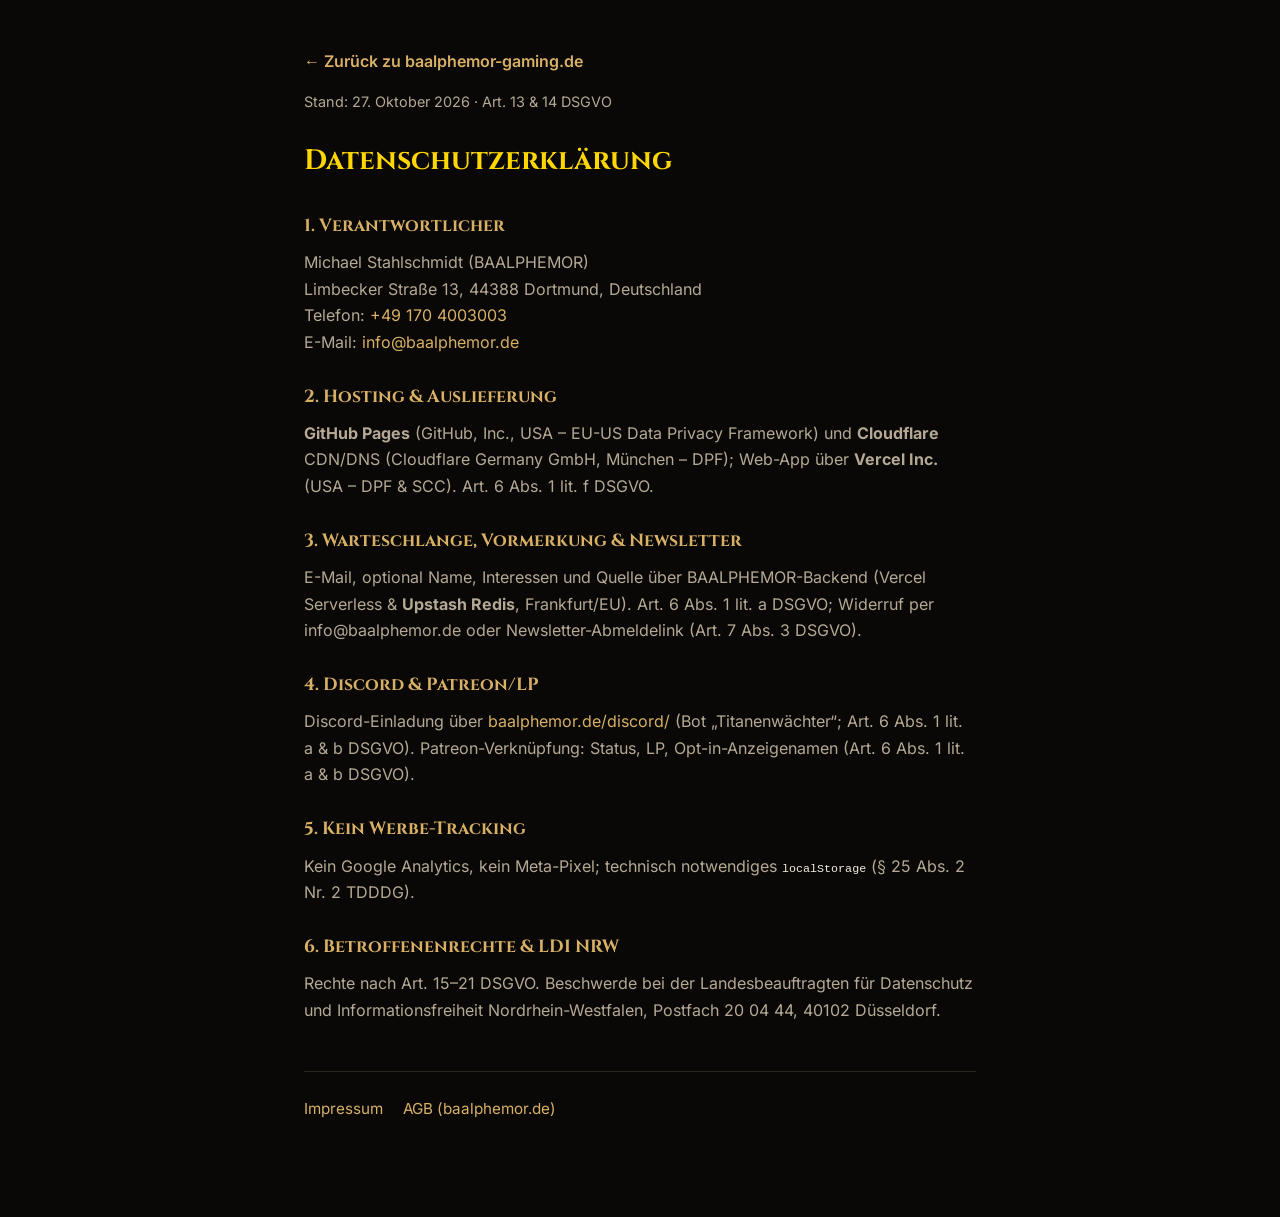
==== datenschutz/index.html @ a12144b7 "legal(ddg-dsgvo): full address, remove defunct EU-ODR, static /impressum & /datenschutz, local fonts" ====
<!DOCTYPE html>
<html lang="de">
<head>
  <meta charset="UTF-8">
  <meta name="viewport" content="width=device-width, initial-scale=1.0">
  <title>Datenschutzerklärung — BAALPHEMOR GAMING</title>
  <meta name="robots" content="noindex">
  <link rel="icon" type="image/png" href="../assets/balphemor_shield.png">
  <link rel="stylesheet" href="../style.css?v=20261027_legal">
  <style>
    .legal-static { max-width: 720px; margin: 0 auto; padding: 48px 24px 96px; }
    .legal-static h1 { font-family: var(--font-cinzel); color: var(--gold-bright); font-size: 1.75rem; margin: 1.5rem 0 0.5rem; }
    .legal-static h2 { font-family: var(--font-cinzel); color: var(--gold); font-size: 1.1rem; margin: 1.75rem 0 0.5rem; }
    .legal-static p { color: var(--text-muted); margin-bottom: 0.75rem; }
    .legal-back { display: inline-block; margin-bottom: 1rem; font-weight: 600; }
    .legal-stand { font-size: 0.9rem; color: var(--text-dim); }
    .legal-footer-links { margin-top: 3rem; padding-top: 1.5rem; border-top: 1px solid var(--border-iron); font-size: 0.95rem; }
    .legal-footer-links a { margin-right: 1rem; }
    code { font-size: 0.9em; color: var(--text-primary); }
  </style>
  <link rel="stylesheet" href="../assets/fonts/fonts.css">
</head>
<body>
  <main class="legal-static">
    <a class="legal-back" href="../">← Zurück zu baalphemor-gaming.de</a>
    <p class="legal-stand">Stand: 27. Oktober 2026 · Art. 13 & 14 DSGVO</p>
    <h1>Datenschutzerklärung</h1>

    <h2>1. Verantwortlicher</h2>
    <p>
      Michael Stahlschmidt (BAALPHEMOR)<br>
      Limbecker Straße 13, 44388 Dortmund, Deutschland<br>
      Telefon: <a href="tel:+491704003003">+49 170 4003003</a><br>
      E-Mail: <a href="mailto:info@baalphemor.de">info@baalphemor.de</a>
    </p>

    <h2>2. Hosting & Auslieferung</h2>
    <p>
      <strong>GitHub Pages</strong> (GitHub, Inc., USA – EU-US Data Privacy Framework) und <strong>Cloudflare</strong> CDN/DNS (Cloudflare Germany GmbH, München – DPF); Web-App über <strong>Vercel Inc.</strong> (USA – DPF & SCC). Art. 6 Abs. 1 lit. f DSGVO.
    </p>

    <h2>3. Warteschlange, Vormerkung & Newsletter</h2>
    <p>
      E-Mail, optional Name, Interessen und Quelle über BAALPHEMOR-Backend (Vercel Serverless & <strong>Upstash Redis</strong>, Frankfurt/EU). Art. 6 Abs. 1 lit. a DSGVO; Widerruf per info@baalphemor.de oder Newsletter-Abmeldelink (Art. 7 Abs. 3 DSGVO).
    </p>

    <h2>4. Discord & Patreon/LP</h2>
    <p>
      Discord-Einladung über <a href="https://www.baalphemor.de/discord/">baalphemor.de/discord/</a> (Bot „Titanenwächter“; Art. 6 Abs. 1 lit. a & b DSGVO). Patreon-Verknüpfung: Status, LP, Opt-in-Anzeigenamen (Art. 6 Abs. 1 lit. a & b DSGVO).
    </p>

    <h2>5. Kein Werbe-Tracking</h2>
    <p>
      Kein Google Analytics, kein Meta-Pixel; technisch notwendiges <code>localStorage</code> (§ 25 Abs. 2 Nr. 2 TDDDG).
    </p>

    <h2>6. Betroffenenrechte & LDI NRW</h2>
    <p>
      Rechte nach Art. 15–21 DSGVO. Beschwerde bei der Landesbeauftragten für Datenschutz und Informationsfreiheit Nordrhein-Westfalen, Postfach 20 04 44, 40102 Düsseldorf.
    </p>

    <nav class="legal-footer-links" aria-label="Weitere Rechtstexte">
      <a href="../impressum/">Impressum</a>
      <a href="https://www.baalphemor.de/agb/" target="_blank" rel="noopener noreferrer">AGB (baalphemor.de)</a>
    </nav>
  </main>
</body>
</html>
---- style.css ----
/* ========================================================
   BAALPHEMOR GAMING PORTAL (baalphemor-gaming.de)
   Unified Grimdark & Dark Fantasy Aesthetic · Welt Auritan
   ======================================================== */

:root {
  --bg-deep: #090807;
  --bg-surface: #12100d;
  --bg-card: #181511;
  --bg-card-lit: #221d17;
  --gold: #d8b065;
  --gold-bright: #ffd700;
  --gold-dim: #8f7442;
  --blood: #a8241d;
  --blood-bright: #d92d21;
  --cyan: #38bdf8;
  --emerald: #3ee67d;
  --crimson: #f87171;
  --text-primary: #f5ede0;
  --text-muted: #b5a995;
  --text-dim: #7a7163;
  --border-iron: #2d261e;
  --border-gold: rgba(216, 176, 101, 0.38);
  --border-blood: rgba(217, 45, 33, 0.45);
  --font-cinzel: 'Cinzel', Georgia, serif;
  --font-oswald: 'Oswald', 'Arial Narrow', sans-serif;
  --font-inter: 'Inter', -apple-system, BlinkMacSystemFont, sans-serif;
  --glow-gold: 0 0 20px rgba(255, 215, 0, 0.25);
  --glow-blood: 0 0 16px rgba(217, 45, 33, 0.35);
}

* {
  box-sizing: border-box;
  margin: 0;
  padding: 0;
}

html {
  scroll-behavior: smooth;
}

body {
  background-color: var(--bg-deep);
  color: var(--text-primary);
  font-family: var(--font-inter);
  line-height: 1.65;
  overflow-x: hidden;
  -webkit-font-smoothing: antialiased;
}

a {
  color: var(--gold);
  text-decoration: none;
  transition: all 0.2s ease;
}

a:hover {
  color: var(--gold-bright);
}

.text-gold {
  color: var(--gold-bright);
}

/* ========================================================
   NAVIGATION & HEADER (EXAKT NACH AURITAN-VORBILD)
   ======================================================== */
.site-header {
  position: sticky;
  top: 0;
  z-index: 100;
  background: rgba(9, 8, 7, 0.95);
  backdrop-filter: blur(10px);
  border-bottom: 1px solid var(--border-iron);
  padding: 10px 24px;
}

.nav-container {
  max-width: 1280px;
  margin: 0 auto;
  display: flex;
  justify-content: space-between;
  align-items: center;
  gap: 16px;
}

.brand-logo {
  display: flex;
  align-items: center;
  gap: 11px;
}

.brand-shield-nav {
  width: 38px;
  height: 38px;
  object-fit: contain;
  filter: drop-shadow(0 0 8px rgba(216, 176, 101, 0.45));
}

.brand-text-wrap {
  display: flex;
  flex-direction: column;
  line-height: 1.08;
}

.brand-title-main {
  font-family: var(--font-cinzel);
  font-size: 1.15rem;
  font-weight: 900;
  letter-spacing: 0.08em;
  color: #fff;
}

.brand-title-sub {
  font-family: var(--font-oswald);
  font-size: 0.68rem;
  letter-spacing: 0.14em;
  color: var(--gold);
  text-transform: uppercase;
}

.nav-links {
  display: flex;
  align-items: center;
  gap: 20px;
}

.nav-links a {
  font-family: var(--font-oswald);
  text-transform: uppercase;
  font-size: 0.9rem;
  letter-spacing: 0.06em;
  color: var(--text-muted);
}

.nav-links a:hover {
  color: var(--gold-bright);
}

.nav-wiki-link {
  display: inline-flex;
  align-items: center;
  gap: 6px;
  opacity: 0.88;
}

.badge-soon {
  background: rgba(216, 176, 101, 0.18);
  border: 1px solid var(--gold-dim);
  color: var(--gold);
  font-size: 0.68rem;
  padding: 2px 6px;
  border-radius: 4px;
  text-transform: uppercase;
  letter-spacing: 0.04em;
}

.nav-balphemor-pill {
  display: inline-flex;
  align-items: center;
  gap: 6px;
  background: rgba(30, 24, 18, 0.72);
  border: 1px solid var(--border-gold);
  border-radius: 20px;
  padding: 4px 12px;
  font-family: var(--font-oswald) !important;
  font-size: 0.82rem !important;
  color: var(--gold) !important;
  transition: all 0.25s ease;
}

.nav-balphemor-pill:hover {
  background: rgba(216, 176, 101, 0.15);
  box-shadow: 0 0 12px rgba(216, 176, 101, 0.3);
  transform: translateY(-1px);
}

.nav-pill-shield {
  width: 16px;
  height: 16px;
  object-fit: contain;
}

.nav-btn-highlight {
  background: linear-gradient(180deg, rgba(168, 36, 29, 0.95), rgba(90, 16, 12, 0.95));
  border: 1px solid var(--blood-bright) !important;
  color: #fff !important;
  padding: 6px 18px;
  border-radius: 4px;
  font-weight: 600;
  box-shadow: 0 0 12px rgba(217, 45, 33, 0.4);
}

.nav-btn-highlight:hover {
  background: var(--blood-bright) !important;
  box-shadow: 0 0 20px rgba(217, 45, 33, 0.7);
  transform: translateY(-1px);
}

/* Mobile Toggle & Drawer */
.mobile-menu-toggle {
  display: none;
  background: transparent;
  border: none;
  cursor: pointer;
  padding: 8px;
}

.mobile-menu-toggle span {
  display: block;
  width: 24px;
  height: 2px;
  background: var(--gold);
  margin: 5px 0;
  transition: 0.2s;
}

.mobile-drawer {
  display: none;
  background: var(--bg-surface);
  border-bottom: 2px solid var(--border-iron);
  padding: 20px 24px;
}

.mobile-drawer.is-open {
  display: block;
}

.mobile-nav-links {
  display: flex;
  flex-direction: column;
  gap: 14px;
}

.mobile-link {
  font-family: var(--font-oswald);
  font-size: 1.02rem;
  text-transform: uppercase;
  color: var(--text-primary);
  padding-bottom: 8px;
  border-bottom: 1px solid rgba(45, 38, 30, 0.6);
}

/* ========================================================
   HERO SECTION (AURITAN HINTERGRUNDBILD & OPTISCHE AUSRICHTUNG)
   ======================================================== */
.hero-section {
  position: relative;
  min-height: 92vh;
  display: flex;
  align-items: center;
  justify-content: center;
  padding: 54px 24px 72px;
  text-align: center;
  background: radial-gradient(circle at 50% 25%, rgba(216, 176, 101, 0.12) 0%, transparent 65%),
              linear-gradient(180deg, rgba(9, 8, 7, 0.42) 0%, rgba(9, 8, 7, 0.98) 100%),
              url('assets/auritan_tabletop_clean_bg.jpg') center / cover no-repeat;
}

.hero-overlay {
  position: absolute;
  inset: 0;
  background: radial-gradient(circle at 50% 50%, transparent 38%, rgba(9, 8, 7, 0.86) 90%);
  pointer-events: none;
}

/* Dezentes, seitliches BAALPHEMOR Siegel */
.side-balphemor-badge {
  position: absolute;
  top: 24px;
  right: 28px;
  z-index: 10;
}

.side-badge-inner {
  display: flex;
  align-items: center;
  gap: 12px;
  background: rgba(18, 14, 11, 0.88);
  border: 1px solid var(--border-gold);
  border-radius: 8px;
  padding: 8px 14px;
  text-align: left;
  box-shadow: 0 4px 18px rgba(0, 0, 0, 0.6), var(--glow-gold);
  transition: all 0.25s ease;
  backdrop-filter: blur(6px);
}

.side-badge-inner:hover {
  border-color: var(--gold-bright);
  background: rgba(28, 22, 17, 0.96);
  transform: translateY(-2px);
  box-shadow: 0 6px 24px rgba(255, 215, 0, 0.35);
}

.side-badge-shield {
  width: 44px;
  height: 44px;
  object-fit: contain;
  filter: drop-shadow(0 0 10px rgba(217, 45, 33, 0.45));
}

.side-badge-text {
  display: flex;
  flex-direction: column;
  line-height: 1.25;
}

.side-badge-prefix {
  font-family: var(--font-oswald);
  font-size: 0.68rem;
  letter-spacing: 0.14em;
  color: var(--gold-dim);
  text-transform: uppercase;
}

.side-badge-brand {
  font-family: var(--font-cinzel);
  font-size: 0.92rem;
  font-weight: 900;
  letter-spacing: 0.1em;
  color: #fff;
}

.side-badge-url {
  font-family: var(--font-oswald);
  font-size: 0.74rem;
  color: var(--gold);
  letter-spacing: 0.04em;
}

.hero-content {
  position: relative;
  z-index: 2;
  max-width: 1120px;
  margin: 0 auto;
  width: 100%;
}

.hero-showcase-wrap {
  max-width: 1080px;
  margin: 8px auto 0;
}

.lead-capture-section {
  padding: 44px 24px 72px;
  background: var(--bg-deep);
}

#alpha,
#rigging-box,
#projekte,
#vanguard,
#welt,
#vision {
  scroll-margin-top: 84px;
}

.hero-status-pill {
  display: inline-flex;
  align-items: center;
  gap: 8px;
  font-family: var(--font-oswald);
  font-size: 0.84rem;
  text-transform: uppercase;
  letter-spacing: 0.11em;
  color: var(--gold);
  background: rgba(30, 24, 18, 0.85);
  border: 1px solid var(--border-iron);
  padding: 5px 16px;
  border-radius: 20px;
  margin-bottom: 22px;
}

.status-dot {
  width: 8px;
  height: 8px;
  background: var(--emerald);
  border-radius: 50%;
  box-shadow: 0 0 8px var(--emerald);
  flex-shrink: 0;
}

.hero-branding-block {
  display: flex;
  flex-direction: column;
  align-items: center;
  gap: 10px;
  margin-bottom: 12px;
}

.hero-crest-img {
  width: 108px;
  height: 108px;
  object-fit: contain;
  filter: drop-shadow(0 0 24px rgba(216, 176, 101, 0.45));
  animation: crestFloat 4s ease-in-out infinite alternate;
}

@keyframes crestFloat {
  0% { transform: translateY(0); filter: drop-shadow(0 0 18px rgba(216, 176, 101, 0.35)); }
  100% { transform: translateY(-4px); filter: drop-shadow(0 0 30px rgba(255, 215, 0, 0.6)); }
}

.hero-kicker {
  font-family: var(--font-oswald);
  font-size: 0.82rem;
  letter-spacing: 0.16em;
  color: var(--gold);
  text-transform: uppercase;
}

.hero-title {
  font-family: var(--font-cinzel);
  font-size: clamp(1.9rem, 4.4vw, 3.2rem);
  font-weight: 900;
  line-height: 1.2;
  letter-spacing: 0.03em;
  color: #fff;
  margin-bottom: 18px;
  text-shadow: 0 4px 18px rgba(0, 0, 0, 0.9);
}

.hero-lead {
  font-size: 1.12rem;
  color: var(--text-primary);
  max-width: 780px;
  margin: 0 auto 34px;
  line-height: 1.7;
  text-shadow: 0 2px 8px rgba(0, 0, 0, 0.75);
}

.hero-lead strong {
  color: #fff;
}

/* ========================================================
   PRE-LAUNCH VORMERKUNG BOX & 3D-RIGGING CALLOUT (BILD 1)
   ======================================================== */
.lead-box {
  background: linear-gradient(180deg, rgba(26, 21, 16, 0.96) 0%, rgba(14, 11, 9, 0.97) 100%);
  border: 2px solid var(--gold);
  border-radius: 12px;
  padding: 32px 36px;
  box-shadow: 0 16px 50px rgba(0, 0, 0, 0.85), var(--glow-gold);
  text-align: left;
  max-width: 840px;
  margin: 0 auto;
}

.lead-box-header {
  margin-bottom: 20px;
}

.lead-box-header h2 {
  font-family: var(--font-cinzel);
  font-size: 1.48rem;
  color: #fff;
  margin: 4px 0 8px;
}

.lead-box-header p {
  font-size: 0.95rem;
  color: var(--text-muted);
  line-height: 1.6;
}

.lead-input-row {
  display: flex;
  gap: 12px;
  flex-wrap: wrap;
  align-items: stretch;
  margin-bottom: 18px;
  position: relative;
}

.lead-input-fields {
  flex: 1 1 280px;
  display: grid;
  grid-template-columns: 1fr;
  gap: 10px;
}

@media (min-width: 720px) {
  .lead-input-fields {
    grid-template-columns: 1fr 1.15fr;
  }
}

.lead-input-fields input,
.lead-input-row input[type="email"] {
  width: 100%;
  padding: 14px 20px;
  background: rgba(8, 7, 5, 0.95);
  border: 1px solid var(--border-iron);
  border-radius: 6px;
  color: #fff;
  font-size: 1rem;
  font-family: var(--font-inter);
  outline: none;
  transition: all 0.2s ease;
  box-sizing: border-box;
}

.lead-input-fields input:focus,
.lead-input-row input[type="email"]:focus {
  border-color: var(--gold-bright);
  box-shadow: 0 0 12px rgba(255, 215, 0, 0.35);
}

.lead-input-row .btn-primary {
  flex: 0 0 auto;
  align-self: center;
  min-height: 52px;
}

.lead-options-grid {
  display: grid;
  grid-template-columns: 1fr 1fr;
  gap: 12px;
  margin-bottom: 16px;
}

.lead-options-single {
  display: grid;
  grid-template-columns: 1fr;
  gap: 12px;
  margin-bottom: 16px;
}

.lead-sublabel {
  font-family: var(--font-oswald);
  font-size: 0.84rem;
  letter-spacing: 0.06em;
  text-transform: uppercase;
  color: var(--gold);
  margin: 4px 0 10px;
}

.lead-option-label {
  display: flex;
  align-items: flex-start;
  gap: 12px;
  background: rgba(12, 10, 8, 0.76);
  border: 1px solid var(--border-iron);
  border-radius: 6px;
  padding: 12px 14px;
  cursor: pointer;
  transition: all 0.2s ease;
}

.lead-option-label:hover {
  border-color: var(--gold-dim);
  background: rgba(22, 18, 14, 0.9);
}

.lead-option-label input[type="checkbox"] {
  display: none;
}

.custom-checkbox {
  width: 20px;
  height: 20px;
  border: 2px solid var(--gold-dim);
  border-radius: 4px;
  background: rgba(8, 7, 5, 0.92);
  display: inline-flex;
  align-items: center;
  justify-content: center;
  flex-shrink: 0;
  margin-top: 2px;
  transition: all 0.2s ease;
}

.lead-option-label input[type="checkbox"]:checked + .custom-checkbox {
  background: var(--gold-bright);
  border-color: var(--gold-bright);
}

.lead-option-label input[type="checkbox"]:checked + .custom-checkbox::after {
  content: '✓';
  color: #120e0a;
  font-weight: 900;
  font-size: 0.85rem;
}

.option-content {
  display: flex;
  flex-direction: column;
}

.option-content strong {
  font-size: 0.92rem;
  color: var(--text-primary);
}

.option-desc {
  font-size: 0.8rem;
  color: var(--text-muted);
  line-height: 1.4;
  margin-top: 3px;
}

/* 3D-Rigging & Storywriting Callout Box */
.rigging-callout-box {
  margin-bottom: 18px;
}

.collab-stack {
  display: flex;
  flex-direction: column;
  gap: 12px;
}

.rigging-option-label {
  background: linear-gradient(135deg, rgba(38, 28, 16, 0.92) 0%, rgba(20, 15, 11, 0.95) 100%);
  border: 1px solid var(--border-gold);
  box-shadow: inset 0 0 18px rgba(216, 176, 101, 0.08);
}

.rigging-option-label:hover {
  border-color: var(--gold-bright);
  box-shadow: 0 0 16px rgba(216, 176, 101, 0.22);
}

.rigging-title-row {
  display: flex;
  align-items: center;
  gap: 10px;
  flex-wrap: wrap;
}

.rigging-badge {
  font-family: var(--font-oswald);
  font-size: 0.68rem;
  font-weight: 700;
  letter-spacing: 0.08em;
  text-transform: uppercase;
  padding: 2px 8px;
  border-radius: 4px;
  background: rgba(217, 45, 33, 0.22);
  border: 1px solid var(--blood-bright);
  color: #ffd0ca;
}

.rigging-details-wrap {
  display: none;
  margin-top: 8px;
}

.rigging-details-wrap.is-visible {
  display: block;
}

.rigging-details-wrap input {
  width: 100%;
  padding: 11px 14px;
  background: rgba(8, 7, 5, 0.95);
  border: 1px solid var(--border-gold);
  border-radius: 6px;
  color: #fff;
  font-size: 0.9rem;
  font-family: var(--font-inter);
  outline: none;
}

.rigging-details-wrap input:focus {
  border-color: var(--gold-bright);
}

/* Tester-Zeitplan Hinweis */
.tester-timeline-notice {
  display: flex;
  align-items: center;
  gap: 10px;
  background: rgba(168, 36, 29, 0.14);
  border-left: 3px solid var(--blood-bright);
  padding: 11px 15px;
  border-radius: 0 4px 4px 0;
  margin-top: 4px;
  margin-bottom: 10px;
}

.tester-timeline-notice .notice-icon {
  font-size: 1.1rem;
}

.tester-timeline-notice .notice-text {
  font-size: 0.86rem;
  color: #ffd8d4;
  line-height: 1.45;
}

.lead-footnote {
  font-size: 0.82rem;
  color: var(--text-dim);
  margin-top: 10px;
}

.lead-footnote a {
  text-decoration: underline;
}

.lead-feedback {
  margin-top: 16px;
  padding: 14px 16px;
  border-radius: 6px;
  font-size: 0.94rem;
  display: none;
  background: rgba(34, 84, 45, 0.38);
  border: 1px solid #3ee67d;
  color: #d1fae5;
  line-height: 1.55;
}

/* ========================================================
   BUTTONS
   ======================================================== */
.btn-primary,
.btn-secondary,
.btn-outline-gold {
  display: inline-flex;
  align-items: center;
  justify-content: center;
  gap: 8px;
  border-radius: 6px;
  font-family: var(--font-oswald);
  text-transform: uppercase;
  letter-spacing: 0.06em;
  cursor: pointer;
  transition: all 0.25s ease;
}

.btn-primary {
  padding: 14px 28px;
  background: linear-gradient(180deg, #ffd700 0%, #c49a15 100%);
  border: 1px solid #ffe880;
  color: #120e0a !important;
  font-size: 1.02rem;
  font-weight: 700;
  box-shadow: 0 4px 18px rgba(255, 215, 0, 0.42);
}

.btn-primary:hover {
  transform: translateY(-2px);
  box-shadow: 0 6px 24px rgba(255, 215, 0, 0.68);
  filter: brightness(1.08);
  color: #120e0a !important;
}

.btn-arrow {
  transition: transform 0.2s ease;
}

.btn-primary:hover .btn-arrow {
  transform: translateX(4px);
}

.btn-secondary {
  padding: 12px 22px;
  background: rgba(30, 25, 20, 0.88);
  border: 1px solid var(--border-iron);
  color: var(--text-primary);
  font-size: 0.94rem;
  font-weight: 600;
}

.btn-secondary:hover {
  border-color: var(--gold);
  color: #fff;
  background: rgba(45, 38, 30, 0.96);
}

.btn-outline-gold {
  padding: 12px 20px;
  background: transparent;
  border: 1px solid var(--border-gold);
  color: var(--gold);
  font-size: 0.92rem;
  font-weight: 600;
}

.btn-outline-gold:hover {
  border-color: var(--gold-bright);
  background: rgba(216, 176, 101, 0.12);
  color: var(--gold-bright);
}

.btn-sm {
  padding: 9px 16px;
  font-size: 0.86rem;
}

/* ========================================================
   CINEMATIC SHOWCASE BANNER (BILD 3)
   ======================================================== */
.cinematic-showcase {
  padding: 44px 24px;
  background: var(--bg-deep);
}

.section-container {
  max-width: 1220px;
  margin: 0 auto;
}

.showcase-frame {
  position: relative;
  border: 2px solid var(--border-gold);
  border-radius: 12px;
  overflow: hidden;
  box-shadow: 0 16px 40px rgba(0, 0, 0, 0.82), var(--glow-gold);
}

.showcase-banner-img {
  width: 100%;
  height: auto;
  display: block;
  filter: contrast(1.05) brightness(0.95);
}

.showcase-caption {
  position: absolute;
  bottom: 0;
  left: 0;
  right: 0;
  background: linear-gradient(180deg, transparent 0%, rgba(9, 8, 7, 0.92) 50%, rgba(9, 8, 7, 0.98) 100%);
  padding: 40px 30px 20px;
  text-align: center;
}

.quote-text {
  font-family: var(--font-cinzel);
  font-size: 1.24rem;
  color: var(--text-primary);
  font-style: italic;
  margin-bottom: 6px;
  text-shadow: 0 2px 10px rgba(0, 0, 0, 0.9);
}

.quote-author {
  font-family: var(--font-oswald);
  font-size: 0.9rem;
  color: var(--gold);
  text-transform: uppercase;
  letter-spacing: 0.08em;
}

/* ========================================================
   SECTIONS & HEADERS
   ======================================================== */
.portfolio-section {
  padding: 88px 24px;
  background: var(--bg-surface);
  border-top: 1px solid var(--border-iron);
}

.manifest-section {
  padding: 88px 24px;
  background: var(--bg-surface);
  border-top: 1px solid var(--border-iron);
}

.section-header {
  text-align: center;
  max-width: 820px;
  margin: 0 auto 50px;
}

.section-kicker-row {
  display: inline-flex;
  align-items: center;
  gap: 10px;
  margin-bottom: 10px;
}

.section-kicker {
  font-family: var(--font-oswald);
  font-size: 0.85rem;
  color: var(--gold);
  text-transform: uppercase;
  letter-spacing: 0.14em;
}

.status-pill-active {
  font-family: var(--font-oswald);
  font-size: 0.7rem;
  font-weight: 700;
  letter-spacing: 0.06em;
  text-transform: uppercase;
  padding: 2px 9px;
  border-radius: 99px;
  background: rgba(62, 230, 125, 0.14);
  color: var(--emerald);
  border: 1px solid rgba(62, 230, 125, 0.4);
}

.section-header h2 {
  font-family: var(--font-cinzel);
  font-size: clamp(1.8rem, 3.4vw, 2.55rem);
  color: #fff;
  margin-bottom: 14px;
}

.section-lead {
  font-size: 1.05rem;
  color: var(--text-muted);
}

.section-lead strong {
  color: var(--text-primary);
}

/* ========================================================
   PORTFOLIO BENTO GRID (4 SPIELE IN AURITAN)
   ======================================================== */
.games-bento-grid {
  display: grid;
  grid-template-columns: repeat(2, 1fr);
  gap: 26px;
}

.games-bento-grid.single-focus-grid {
  grid-template-columns: 1fr;
  max-width: 900px;
  margin: 0 auto;
}

.vanguard-spotlight-card .game-card-visual {
  height: 280px;
}

.vanguard-pillars-list {
  list-style: none;
  display: flex;
  flex-direction: column;
  gap: 10px;
  margin-bottom: 22px;
}

.vanguard-pillars-list li {
  font-size: 0.92rem;
  color: var(--text-muted);
  padding: 10px 14px;
  background: rgba(12, 10, 8, 0.72);
  border-left: 3px solid var(--gold);
  border-radius: 0 6px 6px 0;
}

.vanguard-pillars-list li strong {
  color: var(--text-primary);
}

.game-bento-card {
  background: var(--bg-card);
  border: 1px solid var(--border-iron);
  border-radius: 10px;
  overflow: hidden;
  display: flex;
  flex-direction: column;
  transition: transform 0.25s ease, border-color 0.25s ease, box-shadow 0.25s ease;
}

.game-bento-card:hover {
  transform: translateY(-4px);
  border-color: var(--gold);
  background: var(--bg-card-lit);
  box-shadow: 0 14px 34px rgba(0, 0, 0, 0.65), var(--glow-gold);
}

.game-card-visual {
  position: relative;
  height: 215px;
  background-size: cover;
  background-position: center;
  display: flex;
  flex-direction: column;
  justify-content: space-between;
  padding: 16px 20px;
}

.game-visual-overlay {
  position: absolute;
  inset: 0;
  background: linear-gradient(180deg, rgba(9, 8, 7, 0.38) 0%, rgba(18, 15, 11, 0.94) 100%);
}

.overlay-nautical {
  background: linear-gradient(180deg, rgba(8, 22, 34, 0.44) 0%, rgba(18, 15, 11, 0.95) 100%);
}

.overlay-empires {
  background: linear-gradient(180deg, rgba(16, 26, 18, 0.42) 0%, rgba(18, 15, 11, 0.95) 100%);
}

.overlay-crimson {
  background: linear-gradient(180deg, rgba(38, 12, 12, 0.44) 0%, rgba(18, 15, 11, 0.95) 100%);
}

.game-top-badges {
  position: relative;
  z-index: 2;
  display: flex;
  justify-content: space-between;
  gap: 8px;
  flex-wrap: wrap;
}

.game-pill {
  font-family: var(--font-oswald);
  font-size: 0.72rem;
  font-weight: 600;
  letter-spacing: 0.06em;
  text-transform: uppercase;
  padding: 4px 10px;
  border-radius: 20px;
  backdrop-filter: blur(8px);
}

.pill-gold { background: rgba(216, 176, 101, 0.22); color: #ffe59e; border: 1px solid rgba(216, 176, 101, 0.5); }
.pill-cyan { background: rgba(56, 189, 248, 0.2); color: #7dd3fc; border: 1px solid rgba(56, 189, 248, 0.45); }
.pill-emerald { background: rgba(62, 230, 125, 0.18); color: #86efac; border: 1px solid rgba(62, 230, 125, 0.45); }
.pill-crimson { background: rgba(217, 45, 33, 0.24); color: #fca5a5; border: 1px solid rgba(217, 45, 33, 0.55); }
.pill-status { background: rgba(12, 10, 8, 0.82); color: var(--text-primary); border: 1px solid var(--border-iron); }

.game-visual-brand {
  position: relative;
  z-index: 2;
  display: flex;
  align-items: center;
  gap: 14px;
}

.game-wordmark {
  height: 44px;
  object-fit: contain;
}

.game-subtitle-tag {
  font-family: var(--font-oswald);
  font-size: 0.82rem;
  font-weight: 700;
  letter-spacing: 0.16em;
  color: var(--gold);
  padding: 3px 10px;
  border: 1px solid var(--border-gold);
  border-radius: 4px;
  background: rgba(9, 8, 7, 0.72);
}

.broadside-emblem {
  width: 50px;
  height: 50px;
  border-radius: 10px;
  background: rgba(22, 17, 13, 0.78);
  border: 1px solid var(--border-gold);
  display: flex;
  align-items: center;
  justify-content: center;
  font-size: 1.65rem;
}

.broadside-title-stack {
  display: flex;
  flex-direction: column;
  line-height: 1.05;
}

.broadside-super {
  font-family: var(--font-oswald);
  font-size: 0.74rem;
  letter-spacing: 0.22em;
  color: var(--gold);
}

.broadside-main {
  font-family: var(--font-cinzel);
  font-size: 1.6rem;
  font-weight: 900;
  color: #ffffff;
  letter-spacing: 0.06em;
}

.game-card-body {
  padding: 24px 26px;
  display: flex;
  flex-direction: column;
  flex: 1;
}

.game-title-row {
  display: flex;
  align-items: baseline;
  justify-content: space-between;
  gap: 10px;
  flex-wrap: wrap;
  margin-bottom: 10px;
}

.game-title-row h3 {
  font-family: var(--font-cinzel);
  font-size: 1.38rem;
  color: #fff;
}

.genre-tag {
  font-family: var(--font-oswald);
  font-size: 0.78rem;
  letter-spacing: 0.05em;
  text-transform: uppercase;
  color: var(--gold);
}

.tag-cyan-text { color: #7dd3fc; }
.tag-emerald-text { color: #86efac; }
.tag-crimson-text { color: #fca5a5; }

.game-desc {
  color: var(--text-muted);
  font-size: 0.95rem;
  margin-bottom: 18px;
  flex: 1;
}

.game-desc strong {
  color: var(--text-primary);
}

.game-card-actions {
  display: flex;
  gap: 10px;
  flex-wrap: wrap;
  padding-top: 16px;
  border-top: 1px solid var(--border-iron);
}

/* ========================================================
   WELT & WIKI TEASER (BILD 5 — DIE SCHATTEN VON AURITAN)
   ======================================================== */
.hub-preview-section {
  padding: 90px 24px;
  background: radial-gradient(circle at 50% 20%, rgba(216, 176, 101, 0.07) 0%, transparent 65%),
              linear-gradient(180deg, rgba(9, 8, 7, 0.88) 0%, rgba(9, 8, 7, 0.96) 100%),
              url('assets/bg_camp_tavern.png') center / cover no-repeat;
  border-top: 1px solid var(--border-iron);
}

.hub-preview-card {
  max-width: 820px;
  margin: 0 auto;
  background: rgba(24, 21, 17, 0.94);
  border: 1px solid var(--border-iron);
  border-radius: 12px;
  padding: 44px 38px;
  box-shadow: 0 14px 40px rgba(0, 0, 0, 0.7);
  text-align: center;
}

.hub-text h3 {
  font-family: var(--font-cinzel);
  font-size: 1.7rem;
  color: #fff;
  margin-bottom: 16px;
}

.hub-text p {
  color: var(--text-muted);
  font-size: 1.05rem;
  line-height: 1.7;
  max-width: 680px;
  margin: 0 auto 30px;
}

.wiki-action-block {
  background: rgba(12, 10, 8, 0.78);
  border: 1px dashed var(--border-gold);
  border-radius: 8px;
  padding: 24px;
  max-width: 580px;
  margin: 0 auto;
}

.btn-wiki-locked {
  display: inline-flex;
  align-items: center;
  gap: 12px;
  background: rgba(30, 24, 18, 0.92);
  border: 1px solid var(--gold-dim);
  color: var(--gold);
  font-family: var(--font-oswald);
  font-size: 1.08rem;
  text-transform: uppercase;
  letter-spacing: 0.05em;
  padding: 12px 24px;
  border-radius: 6px;
  cursor: pointer;
  transition: all 0.25s ease;
  flex-wrap: wrap;
  justify-content: center;
}

.btn-wiki-locked:hover {
  background: rgba(45, 36, 26, 0.96);
  border-color: var(--gold-bright);
  color: #fff;
  box-shadow: 0 0 16px rgba(216, 176, 101, 0.35);
  transform: translateY(-2px);
}

.locked-tag {
  background: rgba(168, 36, 29, 0.3);
  border: 1px solid var(--blood-bright);
  color: #ffc2bc;
  font-size: 0.72rem;
  padding: 3px 8px;
  border-radius: 4px;
}

.wiki-subtext {
  font-size: 0.85rem !important;
  color: var(--text-dim) !important;
  margin: 14px 0 0 !important;
}

/* ========================================================
   PHILOSOPHIE & ÖKOSYSTEM KARTEN
   ======================================================== */
.laws-grid-3 {
  display: grid;
  grid-template-columns: repeat(3, 1fr);
  gap: 24px;
}

.law-card {
  background: var(--bg-card);
  border: 1px solid var(--border-iron);
  border-radius: 10px;
  padding: 30px 26px;
  transition: transform 0.25s ease, border-color 0.25s ease, box-shadow 0.25s ease;
}

.law-card:hover {
  transform: translateY(-4px);
  border-color: var(--gold);
  background: var(--bg-card-lit);
  box-shadow: 0 12px 28px rgba(0, 0, 0, 0.6), var(--glow-gold);
}

.law-number {
  font-size: 2rem;
  display: block;
  margin-bottom: 12px;
}

.law-card h3 {
  font-family: var(--font-oswald);
  font-size: 1.24rem;
  text-transform: uppercase;
  letter-spacing: 0.04em;
  color: #fff;
  margin-bottom: 10px;
}

.law-card p {
  font-size: 0.94rem;
  color: var(--text-muted);
}

.law-card strong {
  color: var(--text-primary);
}

.umbrella-section {
  padding: 80px 24px;
  background: linear-gradient(180deg, var(--bg-deep) 0%, #110d0a 100%);
  border-top: 1px solid var(--border-iron);
}

.ecosystem-cards-grid {
  display: grid;
  grid-template-columns: repeat(2, 1fr);
  gap: 26px;
  max-width: 920px;
  margin: 0 auto;
}

.eco-showcase-card {
  background: rgba(24, 21, 17, 0.95);
  border: 1px solid var(--border-gold);
  border-radius: 12px;
  padding: 32px 28px;
  text-align: center;
  display: flex;
  flex-direction: column;
  align-items: center;
  gap: 10px;
  box-shadow: 0 14px 36px rgba(0, 0, 0, 0.65);
  transition: transform 0.25s ease, border-color 0.25s ease;
}

.eco-showcase-card:hover {
  transform: translateY(-3px);
  border-color: var(--gold-bright);
}

.eco-card-logo {
  height: 64px;
  object-fit: contain;
  margin-bottom: 4px;
}

.eco-card-tag {
  font-family: var(--font-oswald);
  font-size: 0.74rem;
  color: var(--gold);
  letter-spacing: 0.14em;
  text-transform: uppercase;
}

.eco-showcase-card h3 {
  font-family: var(--font-cinzel);
  font-size: 1.4rem;
  color: #fff;
}

.eco-showcase-card p {
  font-size: 0.92rem;
  color: var(--text-muted);
  flex: 1;
  margin-bottom: 10px;
}

/* ========================================================
   FOOTER
   ======================================================== */
.site-footer {
  background: #060504;
  border-top: 1px solid var(--border-iron);
  padding: 68px 24px 28px;
  color: var(--text-muted);
}

.footer-container {
  max-width: 1280px;
  margin: 0 auto;
  display: grid;
  grid-template-columns: 1.4fr 1fr 1.1fr 1fr;
  gap: 36px;
  margin-bottom: 46px;
}

.footer-brand {
  display: flex;
  align-items: center;
  gap: 12px;
  margin-bottom: 14px;
}

.footer-logo {
  width: 40px;
  height: 40px;
  object-fit: contain;
}

.footer-brand-title {
  display: block;
  font-family: var(--font-cinzel);
  font-weight: 900;
  font-size: 1.15rem;
  letter-spacing: 0.08em;
  color: #fff;
}

.footer-brand-sub {
  font-family: var(--font-oswald);
  font-size: 0.76rem;
  letter-spacing: 0.08em;
  color: var(--gold);
}

.footer-tagline {
  font-size: 0.9rem;
  line-height: 1.6;
  color: var(--text-muted);
}

.footer-col h4 {
  font-family: var(--font-oswald);
  font-size: 1.02rem;
  text-transform: uppercase;
  color: #fff;
  letter-spacing: 0.06em;
  margin-bottom: 16px;
}

.footer-nav {
  list-style: none;
  display: flex;
  flex-direction: column;
  gap: 9px;
}

.footer-nav a {
  color: var(--text-muted);
  font-size: 0.9rem;
}

.footer-nav a:hover {
  color: var(--gold-bright);
}

.footer-subtext {
  font-size: 0.88rem;
  margin-bottom: 12px;
  color: var(--text-dim);
}

.footer-social-links {
  display: flex;
  flex-direction: column;
  gap: 8px;
}

.footer-pill-link {
  display: inline-block;
  background: rgba(22, 17, 13, 0.76);
  border: 1px solid var(--border-iron);
  border-radius: 4px;
  padding: 7px 12px;
  font-size: 0.86rem;
  color: var(--text-primary);
}

.footer-pill-link:hover {
  border-color: var(--gold);
  color: var(--gold-bright);
}

.footer-bottom {
  border-top: 1px solid rgba(45, 38, 30, 0.6);
  padding-top: 22px;
  text-align: center;
  font-size: 0.82rem;
  color: var(--text-dim);
}

/* ========================================================
   MODALS & COOKIE BANNER
   ======================================================== */
.modal-overlay {
  display: none;
  position: fixed;
  inset: 0;
  z-index: 999;
  background: rgba(0, 0, 0, 0.85);
  backdrop-filter: blur(8px);
  align-items: center;
  justify-content: center;
  padding: 20px;
}

.modal-overlay.is-open {
  display: flex;
}

.modal-card {
  background: var(--bg-surface);
  border: 2px solid var(--gold-dim);
  border-radius: 10px;
  max-width: 680px;
  width: 100%;
  max-height: 85vh;
  display: flex;
  flex-direction: column;
  box-shadow: 0 20px 60px rgba(0, 0, 0, 0.9), var(--glow-gold);
}

.modal-header {
  display: flex;
  justify-content: space-between;
  align-items: center;
  padding: 20px 26px;
  border-bottom: 1px solid var(--border-iron);
  background: rgba(14, 11, 9, 0.95);
}

.modal-header h3 {
  font-family: var(--font-cinzel);
  font-size: 1.26rem;
  color: var(--gold-bright);
}

.modal-close {
  background: transparent;
  border: none;
  font-size: 2rem;
  line-height: 1;
  color: var(--text-muted);
  cursor: pointer;
}

.modal-close:hover {
  color: #fff;
}

.modal-body {
  padding: 26px;
  overflow-y: auto;
  font-size: 0.94rem;
  color: var(--text-primary);
  line-height: 1.7;
}

.modal-body h4 {
  font-family: var(--font-oswald);
  font-size: 1.08rem;
  color: var(--gold);
  text-transform: uppercase;
  letter-spacing: 0.04em;
  margin: 18px 0 8px;
}

.modal-body h4:first-child {
  margin-top: 0;
}

.modal-body p {
  margin-bottom: 12px;
}

.modal-body ul {
  padding-left: 20px;
  margin-bottom: 14px;
}

.modal-body li {
  margin-bottom: 8px;
}

.cookie-banner {
  display: none;
  position: fixed;
  bottom: 0;
  left: 0;
  right: 0;
  z-index: 950;
  background: rgba(14, 11, 9, 0.96);
  backdrop-filter: blur(12px);
  border-top: 2px solid var(--gold);
  box-shadow: 0 -10px 30px rgba(0, 0, 0, 0.85);
  padding: 18px 24px;
}

.cookie-banner.is-visible {
  display: block;
}

.cookie-content {
  max-width: 1200px;
  margin: 0 auto;
  display: flex;
  align-items: center;
  justify-content: space-between;
  gap: 24px;
  flex-wrap: wrap;
}

.cookie-text {
  flex: 1 1 500px;
  font-size: 0.9rem;
  color: var(--text-primary);
  line-height: 1.5;
}

.cookie-link {
  color: var(--gold-bright);
  text-decoration: underline;
  margin-left: 6px;
}

.cookie-buttons {
  display: flex;
  gap: 10px;
}

/* ========================================================
   RESPONSIVE DESIGN
   ======================================================== */
@media (max-width: 1060px) {
  .nav-links {
    display: none;
  }

  .mobile-menu-toggle {
    display: block;
  }

  .games-bento-grid,
  .laws-grid-3,
  .ecosystem-cards-grid {
    grid-template-columns: 1fr;
  }

  .footer-container {
    grid-template-columns: 1fr 1fr;
  }

  .side-balphemor-badge {
    position: static;
    margin: 0 auto 20px;
    display: inline-block;
  }

  .hero-section {
    flex-direction: column;
  }
}

@media (max-width: 768px) {
  .lead-box {
    padding: 24px 20px;
  }

  .lead-options-grid {
    grid-template-columns: 1fr;
  }

  .hub-preview-card {
    padding: 30px 20px;
  }

  .footer-container {
    grid-template-columns: 1fr;
    gap: 28px;
  }

  .showcase-caption {
    position: relative;
    background: var(--bg-surface);
    padding: 20px;
  }

  .quote-text {
    font-size: 1.05rem;
  }
}

/* ========================================================
   DISCORD COMMUNITY GATEKEEPER CTA (BEITRITT ANFRAGEN)
   ======================================================== */
.lead-discord-cta-row {
  margin: 16px 0 14px;
  padding: 13px 16px;
  background: linear-gradient(135deg, rgba(88, 101, 242, 0.14) 0%, rgba(16, 14, 12, 0.92) 100%);
  border: 1px solid rgba(129, 140, 248, 0.38);
  border-radius: 8px;
  display: flex;
  flex-wrap: wrap;
  align-items: center;
  justify-content: space-between;
  gap: 12px;
}

.btn-discord-request {
  display: inline-flex;
  align-items: center;
  gap: 9px;
  padding: 11px 18px;
  border-radius: 7px;
  background: linear-gradient(135deg, rgba(88, 101, 242, 0.32) 0%, rgba(30, 27, 75, 0.94) 100%);
  border: 1px solid rgba(165, 180, 252, 0.52);
  color: #f8fafc !important;
  font-family: var(--font-oswald);
  font-size: 0.92rem;
  font-weight: 600;
  letter-spacing: 0.04em;
  text-transform: uppercase;
  text-decoration: none !important;
  box-shadow: 0 6px 18px rgba(0, 0, 0, 0.45);
  transition: all 0.2s ease;
}

.btn-discord-request:hover {
  background: linear-gradient(135deg, rgba(99, 102, 241, 0.5) 0%, rgba(49, 46, 129, 0.98) 100%);
  border-color: var(--gold-bright);
  color: #ffffff !important;
  transform: translateY(-1px);
  box-shadow: 0 8px 22px rgba(88, 101, 242, 0.32);
}

.lead-discord-hint {
  font-size: 0.8rem;
  color: var(--text-muted);
  line-height: 1.45;
}

.footer-pill-discord {
  border-color: rgba(129, 140, 248, 0.45) !important;
  background: rgba(88, 101, 242, 0.16) !important;
  color: #eef2ff !important;
}

.footer-pill-discord:hover {
  border-color: var(--gold-bright) !important;
  background: rgba(88, 101, 242, 0.3) !important;
}
---- assets/fonts/fonts.css ----
/* Lokales DSGVO-konformes Webfont-Hosting (keine Verbindung zu Google-Servern) */
/* latin-ext */
@font-face {
  font-family: 'Cinzel';
  font-style: normal;
  font-weight: 600;
  font-display: swap;
  src: url('cinzel-latin-ext-56d3066b13.woff2') format('woff2');
  unicode-range: U+0100-02BA, U+02BD-02C5, U+02C7-02CC, U+02CE-02D7, U+02DD-02FF, U+0304, U+0308, U+0329, U+1D00-1DBF, U+1E00-1E9F, U+1EF2-1EFF, U+2020, U+20A0-20AB, U+20AD-20C4, U+2113, U+2C60-2C7F, U+A720-A7FF;
}

/* latin */
@font-face {
  font-family: 'Cinzel';
  font-style: normal;
  font-weight: 600;
  font-display: swap;
  src: url('cinzel-latin-46932d1680.woff2') format('woff2');
  unicode-range: U+0000-00FF, U+0131, U+0152-0153, U+02BB-02BC, U+02C6, U+02DA, U+02DC, U+0304, U+0308, U+0329, U+2000-206F, U+20AC, U+2122, U+2191, U+2193, U+2212, U+2215, U+FEFF, U+FFFD;
}

/* latin-ext */
@font-face {
  font-family: 'Cinzel';
  font-style: normal;
  font-weight: 700;
  font-display: swap;
  src: url('cinzel-latin-ext-56d3066b13.woff2') format('woff2');
  unicode-range: U+0100-02BA, U+02BD-02C5, U+02C7-02CC, U+02CE-02D7, U+02DD-02FF, U+0304, U+0308, U+0329, U+1D00-1DBF, U+1E00-1E9F, U+1EF2-1EFF, U+2020, U+20A0-20AB, U+20AD-20C4, U+2113, U+2C60-2C7F, U+A720-A7FF;
}

/* latin */
@font-face {
  font-family: 'Cinzel';
  font-style: normal;
  font-weight: 700;
  font-display: swap;
  src: url('cinzel-latin-46932d1680.woff2') format('woff2');
  unicode-range: U+0000-00FF, U+0131, U+0152-0153, U+02BB-02BC, U+02C6, U+02DA, U+02DC, U+0304, U+0308, U+0329, U+2000-206F, U+20AC, U+2122, U+2191, U+2193, U+2212, U+2215, U+FEFF, U+FFFD;
}

/* latin-ext */
@font-face {
  font-family: 'Cinzel';
  font-style: normal;
  font-weight: 900;
  font-display: swap;
  src: url('cinzel-latin-ext-56d3066b13.woff2') format('woff2');
  unicode-range: U+0100-02BA, U+02BD-02C5, U+02C7-02CC, U+02CE-02D7, U+02DD-02FF, U+0304, U+0308, U+0329, U+1D00-1DBF, U+1E00-1E9F, U+1EF2-1EFF, U+2020, U+20A0-20AB, U+20AD-20C4, U+2113, U+2C60-2C7F, U+A720-A7FF;
}

/* latin */
@font-face {
  font-family: 'Cinzel';
  font-style: normal;
  font-weight: 900;
  font-display: swap;
  src: url('cinzel-latin-46932d1680.woff2') format('woff2');
  unicode-range: U+0000-00FF, U+0131, U+0152-0153, U+02BB-02BC, U+02C6, U+02DA, U+02DC, U+0304, U+0308, U+0329, U+2000-206F, U+20AC, U+2122, U+2191, U+2193, U+2212, U+2215, U+FEFF, U+FFFD;
}

/* latin-ext */
@font-face {
  font-family: 'Inter';
  font-style: normal;
  font-weight: 400;
  font-display: swap;
  src: url('inter-latin-ext-b6db4a06c1.woff2') format('woff2');
  unicode-range: U+0100-02BA, U+02BD-02C5, U+02C7-02CC, U+02CE-02D7, U+02DD-02FF, U+0304, U+0308, U+0329, U+1D00-1DBF, U+1E00-1E9F, U+1EF2-1EFF, U+2020, U+20A0-20AB, U+20AD-20C4, U+2113, U+2C60-2C7F, U+A720-A7FF;
}

/* latin */
@font-face {
  font-family: 'Inter';
  font-style: normal;
  font-weight: 400;
  font-display: swap;
  src: url('inter-latin-6ab57b19c6.woff2') format('woff2');
  unicode-range: U+0000-00FF, U+0131, U+0152-0153, U+02BB-02BC, U+02C6, U+02DA, U+02DC, U+0304, U+0308, U+0329, U+2000-206F, U+20AC, U+2122, U+2191, U+2193, U+2212, U+2215, U+FEFF, U+FFFD;
}

/* latin-ext */
@font-face {
  font-family: 'Inter';
  font-style: normal;
  font-weight: 500;
  font-display: swap;
  src: url('inter-latin-ext-b6db4a06c1.woff2') format('woff2');
  unicode-range: U+0100-02BA, U+02BD-02C5, U+02C7-02CC, U+02CE-02D7, U+02DD-02FF, U+0304, U+0308, U+0329, U+1D00-1DBF, U+1E00-1E9F, U+1EF2-1EFF, U+2020, U+20A0-20AB, U+20AD-20C4, U+2113, U+2C60-2C7F, U+A720-A7FF;
}

/* latin */
@font-face {
  font-family: 'Inter';
  font-style: normal;
  font-weight: 500;
  font-display: swap;
  src: url('inter-latin-6ab57b19c6.woff2') format('woff2');
  unicode-range: U+0000-00FF, U+0131, U+0152-0153, U+02BB-02BC, U+02C6, U+02DA, U+02DC, U+0304, U+0308, U+0329, U+2000-206F, U+20AC, U+2122, U+2191, U+2193, U+2212, U+2215, U+FEFF, U+FFFD;
}

/* latin-ext */
@font-face {
  font-family: 'Inter';
  font-style: normal;
  font-weight: 600;
  font-display: swap;
  src: url('inter-latin-ext-b6db4a06c1.woff2') format('woff2');
  unicode-range: U+0100-02BA, U+02BD-02C5, U+02C7-02CC, U+02CE-02D7, U+02DD-02FF, U+0304, U+0308, U+0329, U+1D00-1DBF, U+1E00-1E9F, U+1EF2-1EFF, U+2020, U+20A0-20AB, U+20AD-20C4, U+2113, U+2C60-2C7F, U+A720-A7FF;
}

/* latin */
@font-face {
  font-family: 'Inter';
  font-style: normal;
  font-weight: 600;
  font-display: swap;
  src: url('inter-latin-6ab57b19c6.woff2') format('woff2');
  unicode-range: U+0000-00FF, U+0131, U+0152-0153, U+02BB-02BC, U+02C6, U+02DA, U+02DC, U+0304, U+0308, U+0329, U+2000-206F, U+20AC, U+2122, U+2191, U+2193, U+2212, U+2215, U+FEFF, U+FFFD;
}

/* latin-ext */
@font-face {
  font-family: 'Inter';
  font-style: normal;
  font-weight: 700;
  font-display: swap;
  src: url('inter-latin-ext-b6db4a06c1.woff2') format('woff2');
  unicode-range: U+0100-02BA, U+02BD-02C5, U+02C7-02CC, U+02CE-02D7, U+02DD-02FF, U+0304, U+0308, U+0329, U+1D00-1DBF, U+1E00-1E9F, U+1EF2-1EFF, U+2020, U+20A0-20AB, U+20AD-20C4, U+2113, U+2C60-2C7F, U+A720-A7FF;
}

/* latin */
@font-face {
  font-family: 'Inter';
  font-style: normal;
  font-weight: 700;
  font-display: swap;
  src: url('inter-latin-6ab57b19c6.woff2') format('woff2');
  unicode-range: U+0000-00FF, U+0131, U+0152-0153, U+02BB-02BC, U+02C6, U+02DA, U+02DC, U+0304, U+0308, U+0329, U+2000-206F, U+20AC, U+2122, U+2191, U+2193, U+2212, U+2215, U+FEFF, U+FFFD;
}

/* latin-ext */
@font-face {
  font-family: 'Oswald';
  font-style: normal;
  font-weight: 500;
  font-display: swap;
  src: url('oswald-latin-ext-8cf70eb38a.woff2') format('woff2');
  unicode-range: U+0100-02BA, U+02BD-02C5, U+02C7-02CC, U+02CE-02D7, U+02DD-02FF, U+0304, U+0308, U+0329, U+1D00-1DBF, U+1E00-1E9F, U+1EF2-1EFF, U+2020, U+20A0-20AB, U+20AD-20C4, U+2113, U+2C60-2C7F, U+A720-A7FF;
}

/* latin */
@font-face {
  font-family: 'Oswald';
  font-style: normal;
  font-weight: 500;
  font-display: swap;
  src: url('oswald-latin-78c7a4ddad.woff2') format('woff2');
  unicode-range: U+0000-00FF, U+0131, U+0152-0153, U+02BB-02BC, U+02C6, U+02DA, U+02DC, U+0304, U+0308, U+0329, U+2000-206F, U+20AC, U+2122, U+2191, U+2193, U+2212, U+2215, U+FEFF, U+FFFD;
}

/* latin-ext */
@font-face {
  font-family: 'Oswald';
  font-style: normal;
  font-weight: 600;
  font-display: swap;
  src: url('oswald-latin-ext-8cf70eb38a.woff2') format('woff2');
  unicode-range: U+0100-02BA, U+02BD-02C5, U+02C7-02CC, U+02CE-02D7, U+02DD-02FF, U+0304, U+0308, U+0329, U+1D00-1DBF, U+1E00-1E9F, U+1EF2-1EFF, U+2020, U+20A0-20AB, U+20AD-20C4, U+2113, U+2C60-2C7F, U+A720-A7FF;
}

/* latin */
@font-face {
  font-family: 'Oswald';
  font-style: normal;
  font-weight: 600;
  font-display: swap;
  src: url('oswald-latin-78c7a4ddad.woff2') format('woff2');
  unicode-range: U+0000-00FF, U+0131, U+0152-0153, U+02BB-02BC, U+02C6, U+02DA, U+02DC, U+0304, U+0308, U+0329, U+2000-206F, U+20AC, U+2122, U+2191, U+2193, U+2212, U+2215, U+FEFF, U+FFFD;
}

/* latin-ext */
@font-face {
  font-family: 'Oswald';
  font-style: normal;
  font-weight: 700;
  font-display: swap;
  src: url('oswald-latin-ext-8cf70eb38a.woff2') format('woff2');
  unicode-range: U+0100-02BA, U+02BD-02C5, U+02C7-02CC, U+02CE-02D7, U+02DD-02FF, U+0304, U+0308, U+0329, U+1D00-1DBF, U+1E00-1E9F, U+1EF2-1EFF, U+2020, U+20A0-20AB, U+20AD-20C4, U+2113, U+2C60-2C7F, U+A720-A7FF;
}

/* latin */
@font-face {
  font-family: 'Oswald';
  font-style: normal;
  font-weight: 700;
  font-display: swap;
  src: url('oswald-latin-78c7a4ddad.woff2') format('woff2');
  unicode-range: U+0000-00FF, U+0131, U+0152-0153, U+02BB-02BC, U+02C6, U+02DA, U+02DC, U+0304, U+0308, U+0329, U+2000-206F, U+20AC, U+2122, U+2191, U+2193, U+2212, U+2215, U+FEFF, U+FFFD;
}
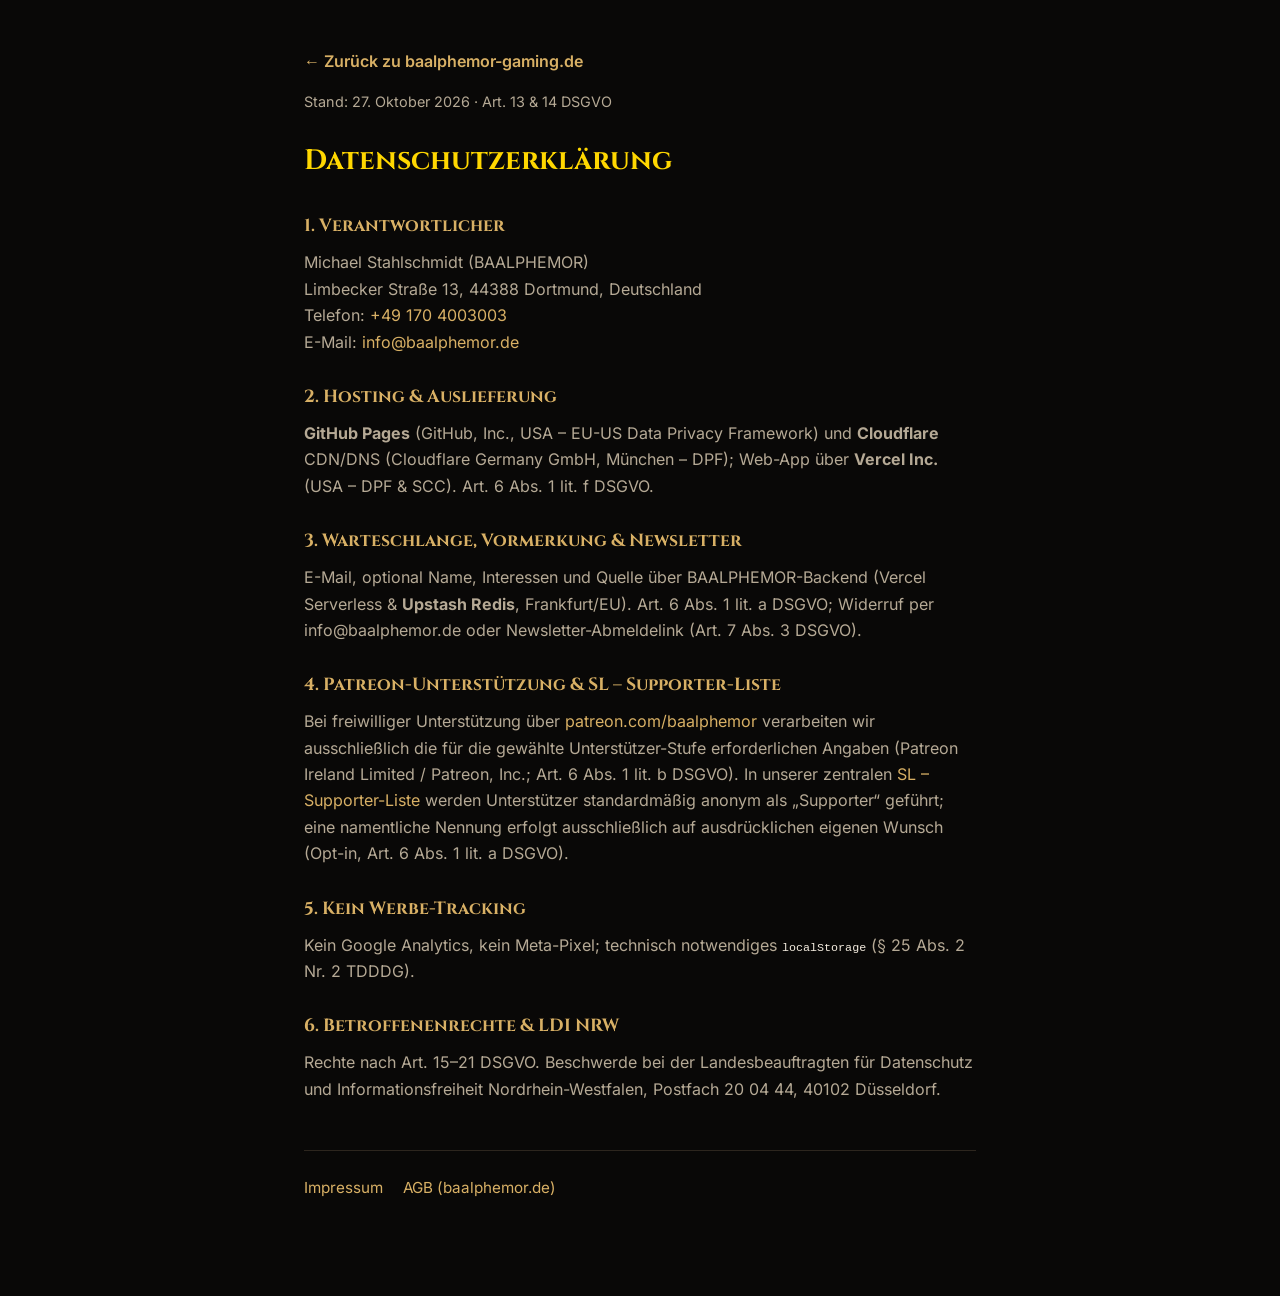
==== commit ca396fbf: "chore(supporter-liste): remove old loyalitaet page & discord refs, link SL - Supporter-Liste on baal" ====
--- a/datenschutz/index.html
+++ b/datenschutz/index.html
@@ -44,9 +44,9 @@
       E-Mail, optional Name, Interessen und Quelle über BAALPHEMOR-Backend (Vercel Serverless & <strong>Upstash Redis</strong>, Frankfurt/EU). Art. 6 Abs. 1 lit. a DSGVO; Widerruf per info@baalphemor.de oder Newsletter-Abmeldelink (Art. 7 Abs. 3 DSGVO).
     </p>
 
-    <h2>4. Discord & Patreon/LP</h2>
+    <h2>4. Patreon-Unterstützung &amp; SL – Supporter-Liste</h2>
     <p>
-      Discord-Einladung über <a href="https://www.baalphemor.de/discord/">baalphemor.de/discord/</a> (Bot „Titanenwächter“; Art. 6 Abs. 1 lit. a & b DSGVO). Patreon-Verknüpfung: Status, LP, Opt-in-Anzeigenamen (Art. 6 Abs. 1 lit. a & b DSGVO).
+      Bei freiwilliger Unterstützung über <a href="https://www.patreon.com/baalphemor" target="_blank" rel="noopener noreferrer">patreon.com/baalphemor</a> verarbeiten wir ausschließlich die für die gewählte Unterstützer-Stufe erforderlichen Angaben (Patreon Ireland Limited / Patreon, Inc.; Art. 6 Abs. 1 lit. b DSGVO). In unserer zentralen <a href="https://www.baalphemor.de/supporter-liste/" target="_blank" rel="noopener noreferrer">SL – Supporter-Liste</a> werden Unterstützer standardmäßig anonym als „Supporter“ geführt; eine namentliche Nennung erfolgt ausschließlich auf ausdrücklichen eigenen Wunsch (Opt-in, Art. 6 Abs. 1 lit. a DSGVO).
     </p>
 
     <h2>5. Kein Werbe-Tracking</h2>
--- a/style.css
+++ b/style.css
@@ -514,6 +514,45 @@
   min-height: 52px;
 }
 
+.lead-intro-note-wrap {
+  margin: -4px 0 16px;
+}
+
+.lead-intro-note-label {
+  display: block;
+  font-size: 0.84rem;
+  color: var(--text-muted);
+  margin-bottom: 6px;
+  line-height: 1.45;
+}
+
+.lead-intro-note-label strong {
+  color: var(--gold-soft, #e5c67b);
+  font-weight: 600;
+}
+
+.lead-intro-note-wrap textarea {
+  width: 100%;
+  padding: 11px 15px;
+  background: rgba(8, 7, 5, 0.92);
+  border: 1px solid var(--border-iron);
+  border-radius: 6px;
+  color: #fff;
+  font-size: 0.92rem;
+  font-family: var(--font-inter, inherit);
+  line-height: 1.45;
+  resize: vertical;
+  min-height: 62px;
+  outline: none;
+  transition: border-color 0.2s ease, box-shadow 0.2s ease;
+  box-sizing: border-box;
+}
+
+.lead-intro-note-wrap textarea:focus {
+  border-color: var(--gold-bright);
+  box-shadow: 0 0 12px rgba(255, 215, 0, 0.28);
+}
+
 .lead-options-grid {
   display: grid;
   grid-template-columns: 1fr 1fr;
@@ -1705,3 +1744,321 @@
   background: rgba(88, 101, 242, 0.3) !important;
 }
 
+
+
+/* ========================================================
+   3-SÄULEN-GLIEDERUNG, ZWISCHENDURCH-SPIELEREIEN & SCHMIEDE-SPOTLIGHT (2026-11-12)
+   ======================================================== */
+.nav-forge-pill {
+  display: inline-flex;
+  align-items: center;
+  gap: 6px;
+  padding: 5px 12px;
+  border-radius: 999px;
+  background: rgba(216, 176, 101, 0.14);
+  border: 1px solid rgba(216, 176, 101, 0.45);
+  color: var(--gold-bright) !important;
+  font-weight: 600;
+}
+.nav-forge-pill:hover {
+  background: rgba(216, 176, 101, 0.26);
+  box-shadow: var(--glow-gold);
+}
+.badge-beta-live {
+  font-family: var(--font-oswald);
+  font-size: 0.65rem;
+  letter-spacing: 0.08em;
+  padding: 1px 6px;
+  border-radius: 4px;
+  background: linear-gradient(135deg, #d92d21, #991b1b);
+  color: #fff;
+}
+
+.three-pillars-strip {
+  display: grid;
+  grid-template-columns: repeat(3, minmax(0, 1fr));
+  gap: 16px;
+  max-width: 1080px;
+  margin: 26px auto 12px;
+  text-align: left;
+}
+.pillar-jump-card {
+  display: flex;
+  flex-direction: column;
+  gap: 7px;
+  padding: 18px 20px;
+  border-radius: 12px;
+  background: rgba(24, 21, 17, 0.88);
+  border: 1px solid var(--border-iron);
+  backdrop-filter: blur(8px);
+  transition: transform 0.2s ease, border-color 0.2s ease, box-shadow 0.2s ease;
+}
+.pillar-jump-card:hover {
+  transform: translateY(-3px);
+  border-color: var(--gold);
+  box-shadow: 0 10px 28px rgba(0, 0, 0, 0.55);
+}
+.pillar-jump-highlight {
+  background: linear-gradient(155deg, rgba(44, 31, 16, 0.94), rgba(22, 17, 13, 0.94));
+  border-color: rgba(216, 176, 101, 0.58);
+  box-shadow: 0 0 24px rgba(216, 176, 101, 0.14);
+}
+.pillar-step {
+  font-family: var(--font-oswald);
+  font-size: 0.72rem;
+  letter-spacing: 0.12em;
+  color: var(--gold);
+  text-transform: uppercase;
+}
+.pillar-jump-card strong {
+  font-family: var(--font-cinzel);
+  font-size: 1.08rem;
+  color: #fff;
+}
+.pillar-desc {
+  font-size: 0.88rem;
+  color: var(--text-muted);
+  line-height: 1.45;
+  flex: 1;
+}
+.pillar-cta {
+  font-size: 0.84rem;
+  font-weight: 700;
+  color: var(--gold-bright);
+  margin-top: 4px;
+}
+
+.zwischendurch-section {
+  padding: 78px 24px;
+  background: linear-gradient(180deg, var(--bg-deep) 0%, #100e0b 100%);
+  border-top: 1px solid var(--border-iron);
+}
+.pill-cyan-subtle {
+  background: rgba(56, 189, 248, 0.14) !important;
+  color: var(--cyan) !important;
+  border-color: rgba(56, 189, 248, 0.38) !important;
+}
+.mini-projects-grid {
+  display: grid;
+  grid-template-columns: repeat(3, minmax(0, 1fr));
+  gap: 22px;
+  margin-top: 34px;
+}
+.mini-project-card {
+  background: var(--bg-card);
+  border: 1px solid var(--border-iron);
+  border-radius: 14px;
+  padding: 24px;
+  display: flex;
+  flex-direction: column;
+  gap: 12px;
+  transition: border-color 0.2s ease, transform 0.2s ease;
+}
+.mini-project-card:hover {
+  border-color: var(--border-gold);
+  transform: translateY(-3px);
+}
+.mini-card-top {
+  display: flex;
+  justify-content: space-between;
+  align-items: center;
+}
+.mini-icon {
+  font-size: 1.8rem;
+}
+.mini-badge {
+  font-family: var(--font-oswald);
+  font-size: 0.72rem;
+  letter-spacing: 0.08em;
+  text-transform: uppercase;
+  padding: 3px 10px;
+  border-radius: 999px;
+  border: 1px solid var(--border-iron);
+}
+.badge-cyan { color: var(--cyan); background: rgba(56, 189, 248, 0.1); border-color: rgba(56, 189, 248, 0.32); }
+.badge-gold { color: var(--gold-bright); background: rgba(216, 176, 101, 0.12); border-color: rgba(216, 176, 101, 0.35); }
+.badge-emerald { color: var(--emerald); background: rgba(62, 230, 125, 0.1); border-color: rgba(62, 230, 125, 0.32); }
+
+.mini-project-card h3 {
+  font-family: var(--font-cinzel);
+  font-size: 1.2rem;
+  color: #fff;
+}
+.mini-project-card p {
+  font-size: 0.94rem;
+  color: var(--text-muted);
+  flex: 1;
+}
+.mini-card-footer {
+  padding-top: 10px;
+  border-top: 1px solid rgba(255, 255, 255, 0.06);
+}
+.mini-link {
+  font-size: 0.9rem;
+  font-weight: 600;
+  color: var(--gold);
+}
+
+.forge-home-section {
+  padding: 86px 24px;
+  background: radial-gradient(circle at 20% 20%, rgba(216, 176, 101, 0.09), transparent 55%), var(--bg-surface);
+  border-top: 1px solid var(--border-gold);
+  border-bottom: 1px solid var(--border-iron);
+}
+.pill-beta-glow {
+  background: rgba(217, 45, 33, 0.18) !important;
+  color: #ff9a92 !important;
+  border-color: rgba(217, 45, 33, 0.5) !important;
+}
+.forge-spotlight-shell {
+  display: grid;
+  grid-template-columns: 1.15fr 0.85fr;
+  gap: 36px;
+  align-items: center;
+}
+.forge-spotlight-copy h2 {
+  font-family: var(--font-cinzel);
+  font-size: clamp(1.85rem, 3vw, 2.5rem);
+  color: #fff;
+  margin: 10px 0 14px;
+}
+.forge-home-lead {
+  font-size: 1.02rem;
+  color: var(--text-muted);
+  margin-bottom: 18px;
+}
+.forge-home-list {
+  list-style: none;
+  display: flex;
+  flex-direction: column;
+  gap: 12px;
+  margin-bottom: 20px;
+}
+.forge-home-list li {
+  background: rgba(9, 8, 7, 0.55);
+  border-left: 3px solid var(--gold);
+  padding: 11px 14px;
+  border-radius: 0 8px 8px 0;
+  font-size: 0.93rem;
+  color: var(--text-primary);
+}
+.forge-beta-banner-inline {
+  background: linear-gradient(135deg, rgba(168, 36, 29, 0.24), rgba(216, 176, 101, 0.14));
+  border: 1px solid rgba(216, 176, 101, 0.45);
+  border-radius: 10px;
+  padding: 13px 16px;
+  font-size: 0.92rem;
+  color: #fff;
+  margin-bottom: 22px;
+}
+.forge-home-actions {
+  display: flex;
+  flex-wrap: wrap;
+  gap: 12px;
+}
+.forge-preview-card {
+  background: var(--bg-deep);
+  border: 1px solid var(--border-gold);
+  border-radius: 14px;
+  padding: 14px;
+  box-shadow: 0 18px 44px rgba(0, 0, 0, 0.65);
+}
+.forge-preview-tag {
+  font-family: var(--font-oswald);
+  font-size: 0.72rem;
+  letter-spacing: 0.1em;
+  color: var(--gold-bright);
+  text-align: center;
+  margin-bottom: 10px;
+}
+.forge-preview-img {
+  width: 100%;
+  display: block;
+  border-radius: 8px;
+  border: 1px solid var(--border-iron);
+  margin-bottom: 10px;
+}
+.forge-4stage-trigger {
+  position: relative;
+  display: block;
+  text-decoration: none;
+  margin-bottom: 10px;
+  border-radius: 9px;
+  overflow: hidden;
+  border: 1px solid rgba(216, 176, 101, 0.48);
+  transition: transform 0.2s ease, box-shadow 0.2s ease, border-color 0.2s ease;
+}
+.forge-4stage-trigger:hover {
+  transform: translateY(-2px);
+  border-color: var(--gold-bright);
+  box-shadow: 0 10px 28px rgba(0, 0, 0, 0.55), 0 0 16px rgba(216, 176, 101, 0.25);
+}
+.forge-4stage-trigger .forge-preview-img,
+.forge-4stage-trigger img {
+  width: 100%;
+  display: block;
+  margin-bottom: 0;
+  border: none;
+  border-radius: 0;
+}
+.forge-4stage-hero-img {
+  max-height: 460px;
+  object-fit: cover;
+  object-position: top center;
+}
+.forge-zoom-pill {
+  display: block;
+  text-align: center;
+  padding: 8px 12px;
+  background: linear-gradient(180deg, rgba(24, 21, 18, 0.95), rgba(14, 12, 10, 0.98));
+  border-top: 1px solid rgba(216, 176, 101, 0.38);
+  color: var(--gold-bright);
+  font-family: var(--font-oswald);
+  font-size: 0.78rem;
+  letter-spacing: 0.06em;
+  text-transform: uppercase;
+}
+.forge-mini-pair {
+  display: grid;
+  grid-template-columns: 1fr 1fr;
+  gap: 8px;
+  margin-bottom: 6px;
+}
+.forge-mini-pair .forge-preview-img {
+  margin-bottom: 0;
+}
+.modal-card.modal-showcase-wide {
+  max-width: min(1240px, 95vw);
+}
+.forge-preview-caption {
+  display: flex;
+  justify-content: space-between;
+  gap: 10px;
+  font-size: 0.78rem;
+  color: var(--text-muted);
+  padding-top: 4px;
+}
+
+.badge-beta-section {
+  display: inline-block;
+  vertical-align: middle;
+  font-family: var(--font-oswald);
+  font-size: 0.42em;
+  letter-spacing: 0.14em;
+  text-transform: uppercase;
+  padding: 4px 11px;
+  margin-left: 8px;
+  border-radius: 999px;
+  background: linear-gradient(135deg, #c92b20, #8c1710);
+  border: 1px solid var(--gold-bright);
+  color: #fff;
+  box-shadow: 0 0 14px rgba(201, 43, 32, 0.45);
+}
+
+@media (max-width: 960px) {
+  .three-pillars-strip,
+  .mini-projects-grid,
+  .forge-spotlight-shell {
+    grid-template-columns: 1fr;
+  }
+}
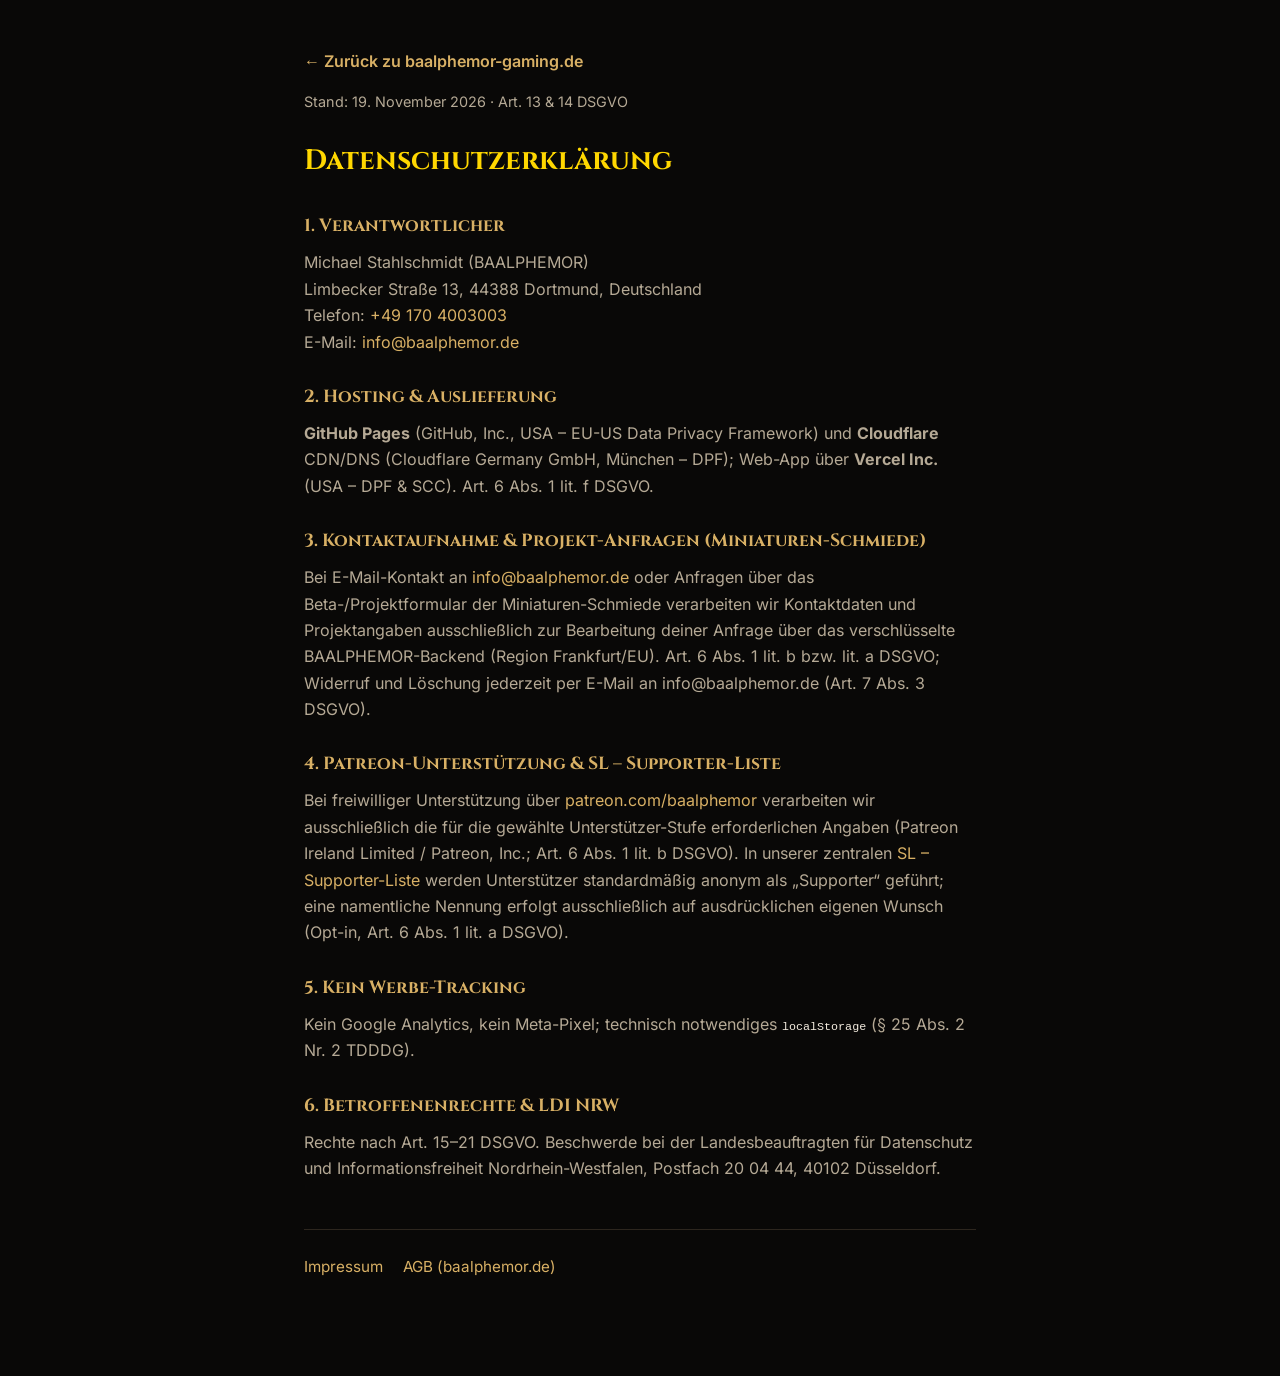
==== commit 3be4b211: "chore(portal): remove pre-launch waitlist from baalphemor-gaming.de" ====
--- a/datenschutz/index.html
+++ b/datenschutz/index.html
@@ -23,7 +23,7 @@
 <body>
   <main class="legal-static">
     <a class="legal-back" href="../">← Zurück zu baalphemor-gaming.de</a>
-    <p class="legal-stand">Stand: 27. Oktober 2026 · Art. 13 & 14 DSGVO</p>
+    <p class="legal-stand">Stand: 19. November 2026 · Art. 13 &amp; 14 DSGVO</p>
     <h1>Datenschutzerklärung</h1>
 
     <h2>1. Verantwortlicher</h2>
@@ -34,14 +34,14 @@
       E-Mail: <a href="mailto:info@baalphemor.de">info@baalphemor.de</a>
     </p>
 
-    <h2>2. Hosting & Auslieferung</h2>
+    <h2>2. Hosting &amp; Auslieferung</h2>
     <p>
-      <strong>GitHub Pages</strong> (GitHub, Inc., USA – EU-US Data Privacy Framework) und <strong>Cloudflare</strong> CDN/DNS (Cloudflare Germany GmbH, München – DPF); Web-App über <strong>Vercel Inc.</strong> (USA – DPF & SCC). Art. 6 Abs. 1 lit. f DSGVO.
+      <strong>GitHub Pages</strong> (GitHub, Inc., USA – EU-US Data Privacy Framework) und <strong>Cloudflare</strong> CDN/DNS (Cloudflare Germany GmbH, München – DPF); Web-App über <strong>Vercel Inc.</strong> (USA – DPF &amp; SCC). Art. 6 Abs. 1 lit. f DSGVO.
     </p>
 
-    <h2>3. Warteschlange, Vormerkung & Newsletter</h2>
+    <h2>3. Kontaktaufnahme &amp; Projekt-Anfragen (Miniaturen-Schmiede)</h2>
     <p>
-      E-Mail, optional Name, Interessen und Quelle über BAALPHEMOR-Backend (Vercel Serverless & <strong>Upstash Redis</strong>, Frankfurt/EU). Art. 6 Abs. 1 lit. a DSGVO; Widerruf per info@baalphemor.de oder Newsletter-Abmeldelink (Art. 7 Abs. 3 DSGVO).
+      Bei E-Mail-Kontakt an <a href="mailto:info@baalphemor.de">info@baalphemor.de</a> oder Anfragen über das Beta-/Projektformular der Miniaturen-Schmiede verarbeiten wir Kontaktdaten und Projektangaben ausschließlich zur Bearbeitung deiner Anfrage über das verschlüsselte BAALPHEMOR-Backend (Region Frankfurt/EU). Art. 6 Abs. 1 lit. b bzw. lit. a DSGVO; Widerruf und Löschung jederzeit per E-Mail an info@baalphemor.de (Art. 7 Abs. 3 DSGVO).
     </p>
 
     <h2>4. Patreon-Unterstützung &amp; SL – Supporter-Liste</h2>
